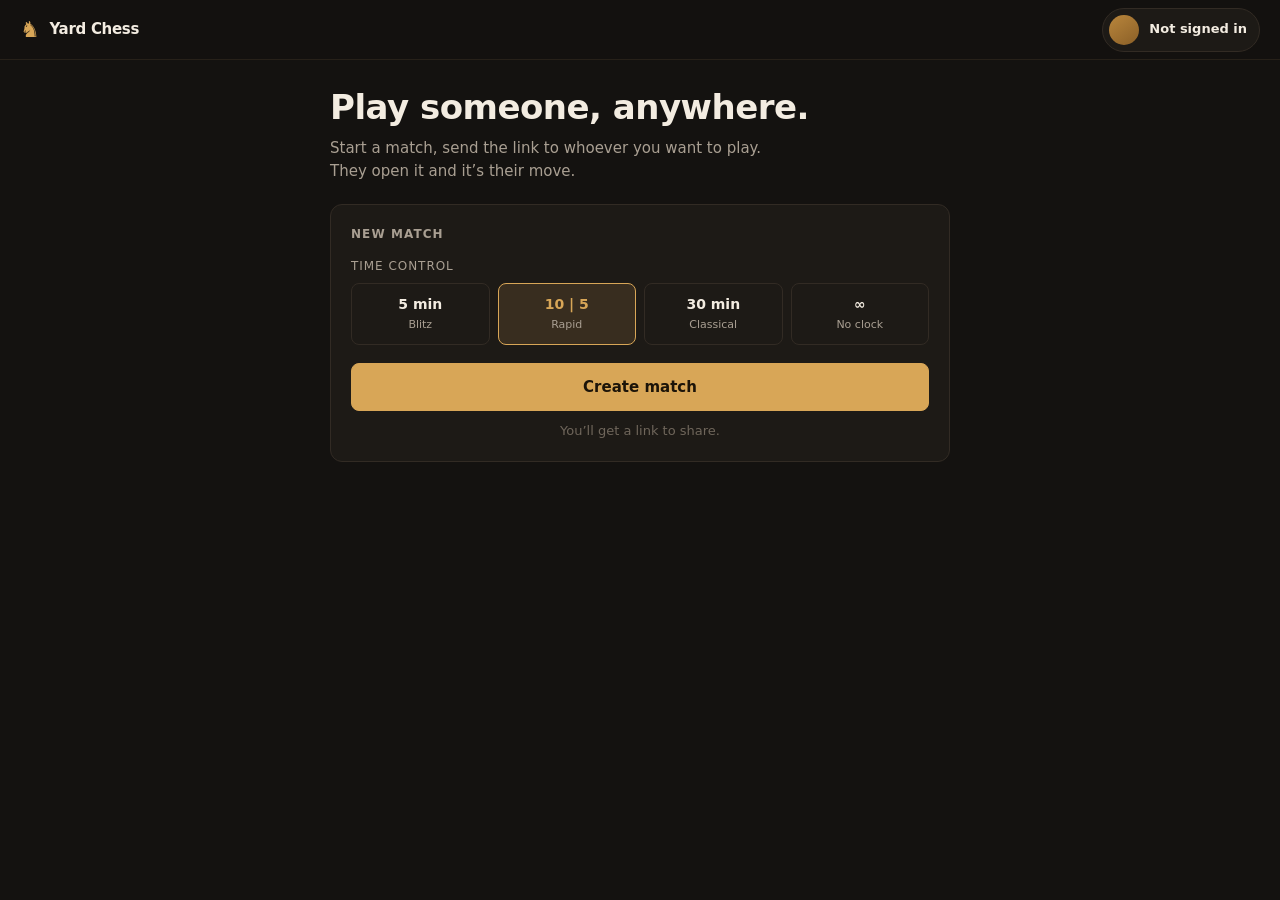
==== play/index.html @ d25d0082 "initial commit" ====
<!doctype html>
<html lang="en">
  <head>
    <meta charset="utf-8" />
    <meta name="viewport" content="width=device-width, initial-scale=1" />
    <title>Yard Chess</title>
    <link rel="stylesheet" href="styles.css" />
  </head>
  <body>
    <header class="topbar">
      <a class="brand" href="#/">
        <span class="brand-mark" aria-hidden="true">&#9822;</span>
        <span>Yard Chess</span>
      </a>

      <button id="profile-btn" class="profile-btn" type="button" aria-haspopup="dialog">
        <span class="avatar" id="avatar" aria-hidden="true"></span>
        <span class="profile-meta">
          <span class="profile-name" id="profile-name">Signing in&hellip;</span>
          <span class="profile-record" id="profile-record"></span>
        </span>
      </button>
    </header>

    <main>
      <!-- ── Lobby ────────────────────────────────────────────────────── -->
      <section class="view lobby" id="view-lobby">
        <div class="lobby-hero">
          <h1>Play someone, anywhere.</h1>
          <p class="lede">
            Start a match, send the link to whoever you want to play. They open it and
            it&rsquo;s their move.
          </p>
        </div>

        <div class="panel create-panel">
          <h2 class="panel-title">New match</h2>
          <div class="field">
            <span class="field-label">Time control</span>
            <div class="chips" id="time-controls" role="radiogroup" aria-label="Time control">
              <button class="chip" type="button" role="radio" data-minutes="5" data-increment="0">
                <strong>5 min</strong><span>Blitz</span>
              </button>
              <button
                class="chip is-selected"
                type="button"
                role="radio"
                aria-checked="true"
                data-minutes="10"
                data-increment="5"
              >
                <strong>10 | 5</strong><span>Rapid</span>
              </button>
              <button class="chip" type="button" role="radio" data-minutes="30" data-increment="0">
                <strong>30 min</strong><span>Classical</span>
              </button>
              <button class="chip" type="button" role="radio" data-minutes="0" data-increment="0">
                <strong>&infin;</strong><span>No clock</span>
              </button>
            </div>
          </div>
          <button class="btn btn-primary btn-lg" id="create-btn" type="button">
            Create match
          </button>
          <p class="hint" id="create-hint">You&rsquo;ll get a link to share.</p>
        </div>

        <div class="panel history-panel" id="lobby-history" hidden>
          <h2 class="panel-title">Recent games</h2>
          <ul class="game-list" id="lobby-games"></ul>
        </div>
      </section>

      <!-- ── Game ─────────────────────────────────────────────────────── -->
      <section class="view game" id="view-game" hidden>
        <div class="board-column">
          <div class="captured captured-top" id="captured-top"></div>
          <div class="board-frame">
            <div class="board" id="board" role="grid" aria-label="Chess board"></div>
            <div class="board-veil" id="board-veil" hidden></div>
          </div>
          <div class="captured captured-bottom" id="captured-bottom"></div>
        </div>

        <aside class="side">
          <div class="seat" id="seat-top">
            <span class="dot" data-connected="false"></span>
            <span class="seat-name">&mdash;</span>
            <span class="clock">&ndash;&ndash;:&ndash;&ndash;</span>
          </div>

          <div class="status" id="status">
            <p class="status-line" id="status-line">Connecting&hellip;</p>
            <p class="status-sub" id="status-sub"></p>
          </div>

          <div class="seat" id="seat-bottom">
            <span class="dot" data-connected="false"></span>
            <span class="seat-name">&mdash;</span>
            <span class="clock">&ndash;&ndash;:&ndash;&ndash;</span>
          </div>

          <div class="share" id="share" hidden>
            <label class="field-label" for="share-input">Send this to your opponent</label>
            <div class="share-row">
              <input id="share-input" type="text" readonly />
              <button class="btn" id="copy-btn" type="button">Copy</button>
            </div>
            <button class="linkish" id="second-seat-btn" type="button" hidden>
              Or take the other seat yourself
            </button>
          </div>

          <div class="moves-wrap">
            <ol class="moves" id="moves"></ol>
          </div>

          <div class="actions" id="actions">
            <button class="btn" id="draw-btn" type="button">Offer draw</button>
            <button class="btn btn-danger" id="resign-btn" type="button">Resign</button>
            <button class="btn btn-primary" id="rematch-btn" type="button" hidden>Rematch</button>
          </div>

          <div class="offer" id="offer" hidden>
            <p id="offer-text">Your opponent offers a draw.</p>
            <div class="offer-actions">
              <button class="btn btn-primary" id="accept-draw" type="button">Accept</button>
              <button class="btn" id="decline-draw" type="button">Decline</button>
            </div>
          </div>

          <a class="linkish back" href="#/">&larr; Back to lobby</a>
        </aside>
      </section>
    </main>

    <p class="toast" id="toast" hidden></p>

    <!-- ── Profile dialog ─────────────────────────────────────────────── -->
    <dialog id="profile-dialog" class="dialog">
      <form method="dialog" class="dialog-close-form">
        <button class="icon-btn" aria-label="Close">&times;</button>
      </form>

      <div class="dialog-head">
        <span class="avatar avatar-lg" id="dialog-avatar" aria-hidden="true"></span>
        <div>
          <h2 id="dialog-name">Player</h2>
          <p class="muted" id="dialog-email"></p>
        </div>
      </div>

      <div class="record" id="record">
        <div class="record-cell"><strong id="rec-wins">0</strong><span>Wins</span></div>
        <div class="record-cell"><strong id="rec-losses">0</strong><span>Losses</span></div>
        <div class="record-cell"><strong id="rec-draws">0</strong><span>Draws</span></div>
      </div>
      <p class="muted record-total" id="rec-total">No games yet.</p>

      <form class="name-form" id="name-form">
        <label class="field-label" for="name-input">Display name</label>
        <div class="share-row">
          <input id="name-input" type="text" maxlength="32" required />
          <button class="btn" type="submit">Save</button>
        </div>
      </form>

      <div class="dialog-section">
        <h3 class="panel-title">Recent games</h3>
        <ul class="game-list" id="dialog-games">
          <li class="muted empty">Nothing here yet.</li>
        </ul>
      </div>
    </dialog>

    <!-- ── Promotion picker ───────────────────────────────────────────── -->
    <dialog id="promotion-dialog" class="dialog dialog-sm">
      <h2 class="promo-title">Promote to</h2>
      <div class="promo-row" id="promo-row"></div>
    </dialog>

    <script type="module" src="app.js"></script>
  </body>
</html>
---- play/styles.css ----
/* Yard Chess — warm, dark, board-first. */

:root {
  color-scheme: dark;

  --bg: #141210;
  --surface: #1d1a16;
  --surface-2: #251f1a;
  --line: #322b24;
  --line-soft: #272119;

  --ink: #f3ece1;
  --ink-2: #a99f92;
  --ink-3: #6f665b;

  --gold: #d8a657;
  --gold-dim: rgba(216, 166, 87, 0.14);
  --green: #86b06b;
  --red: #d3705a;

  --light-sq: #ead9bd;
  --dark-sq: #9d7c56;
  --sq-mark: rgba(216, 166, 87, 0.42);

  --radius: 12px;
  --radius-sm: 8px;

  --font: ui-sans-serif, system-ui, -apple-system, "Segoe UI", Roboto, Helvetica, Arial,
    sans-serif;
  --font-piece: "Apple Symbols", "Segoe UI Symbol", "Noto Sans Symbols 2", "DejaVu Sans",
    sans-serif;
}

* {
  box-sizing: border-box;
}

html,
body {
  height: 100%;
}

body {
  margin: 0;
  background: var(--bg);
  color: var(--ink);
  font-family: var(--font);
  font-size: 15px;
  line-height: 1.5;
  -webkit-font-smoothing: antialiased;
}

h1,
h2,
h3 {
  margin: 0;
  font-weight: 600;
  letter-spacing: -0.015em;
}

.muted {
  color: var(--ink-2);
}

/* ── Top bar ──────────────────────────────────────────────────────────── */

.topbar {
  display: flex;
  align-items: center;
  justify-content: space-between;
  gap: 16px;
  height: 60px;
  padding: 0 20px;
  border-bottom: 1px solid var(--line-soft);
  background: color-mix(in srgb, var(--bg) 86%, transparent);
  backdrop-filter: blur(10px);
  position: sticky;
  top: 0;
  z-index: 20;
}

.brand {
  display: inline-flex;
  align-items: center;
  gap: 10px;
  color: var(--ink);
  text-decoration: none;
  font-weight: 600;
  letter-spacing: -0.02em;
}

.brand-mark {
  font-family: var(--font-piece);
  font-size: 22px;
  line-height: 1;
  color: var(--gold);
}

.profile-btn {
  display: inline-flex;
  align-items: center;
  gap: 10px;
  padding: 6px 12px 6px 6px;
  border: 1px solid var(--line);
  border-radius: 999px;
  background: var(--surface);
  color: inherit;
  font: inherit;
  cursor: pointer;
  transition: border-color 0.15s ease, background 0.15s ease;
}

.profile-btn:hover {
  border-color: var(--gold);
  background: var(--surface-2);
}

.avatar {
  display: grid;
  place-items: center;
  width: 30px;
  height: 30px;
  border-radius: 999px;
  background: linear-gradient(145deg, #b9863c, #8a5f27);
  color: #1a1409;
  font-size: 12px;
  font-weight: 700;
  letter-spacing: 0.02em;
  flex: none;
}

.avatar-lg {
  width: 52px;
  height: 52px;
  font-size: 18px;
}

.profile-meta {
  display: flex;
  flex-direction: column;
  align-items: flex-start;
  line-height: 1.25;
}

.profile-name {
  font-size: 13px;
  font-weight: 600;
}

.profile-record {
  font-size: 11px;
  color: var(--ink-2);
  font-variant-numeric: tabular-nums;
}

/* ── Layout ───────────────────────────────────────────────────────────── */

main {
  padding: 28px 20px 48px;
}

.view[hidden] {
  display: none;
}

.lobby {
  max-width: 620px;
  margin: 0 auto;
  display: grid;
  gap: 22px;
}

.lobby-hero h1 {
  font-size: 34px;
  line-height: 1.15;
}

.lede {
  margin: 10px 0 0;
  color: var(--ink-2);
  max-width: 46ch;
}

.panel {
  border: 1px solid var(--line);
  border-radius: var(--radius);
  background: var(--surface);
  padding: 20px;
}

.panel-title {
  font-size: 12px;
  text-transform: uppercase;
  letter-spacing: 0.09em;
  color: var(--ink-2);
  margin-bottom: 14px;
}

.field {
  margin-bottom: 18px;
}

.field-label {
  display: block;
  font-size: 12px;
  text-transform: uppercase;
  letter-spacing: 0.08em;
  color: var(--ink-2);
  margin-bottom: 8px;
}

.chips {
  display: grid;
  grid-template-columns: repeat(4, 1fr);
  gap: 8px;
}

.chip {
  display: grid;
  gap: 2px;
  padding: 10px 6px;
  border: 1px solid var(--line);
  border-radius: var(--radius-sm);
  background: transparent;
  color: var(--ink-2);
  font: inherit;
  cursor: pointer;
  text-align: center;
  transition: all 0.15s ease;
}

.chip strong {
  font-size: 14px;
  color: var(--ink);
  font-variant-numeric: tabular-nums;
}

.chip span {
  font-size: 11px;
}

.chip:hover {
  border-color: var(--ink-3);
}

.chip.is-selected {
  border-color: var(--gold);
  background: var(--gold-dim);
}

.chip.is-selected strong {
  color: var(--gold);
}

/* ── Buttons ──────────────────────────────────────────────────────────── */

.btn {
  padding: 9px 16px;
  border: 1px solid var(--line);
  border-radius: var(--radius-sm);
  background: var(--surface-2);
  color: var(--ink);
  font: inherit;
  font-size: 14px;
  font-weight: 500;
  cursor: pointer;
  transition: all 0.15s ease;
  white-space: nowrap;
}

.btn:hover:not(:disabled) {
  border-color: var(--ink-3);
  background: #2c251e;
}

.btn:disabled {
  opacity: 0.42;
  cursor: not-allowed;
}

.btn-primary {
  background: var(--gold);
  border-color: var(--gold);
  color: #1c1409;
  font-weight: 600;
}

.btn-primary:hover:not(:disabled) {
  background: #e5b467;
  border-color: #e5b467;
}

.btn-danger:hover:not(:disabled) {
  border-color: var(--red);
  color: var(--red);
}

.btn-lg {
  width: 100%;
  padding: 12px;
  font-size: 15px;
}

.linkish {
  background: none;
  border: 0;
  padding: 0;
  color: var(--ink-2);
  font: inherit;
  font-size: 13px;
  text-decoration: underline;
  text-underline-offset: 3px;
  cursor: pointer;
}

.linkish:hover {
  color: var(--gold);
}

.hint {
  margin: 10px 0 0;
  font-size: 13px;
  color: var(--ink-3);
  text-align: center;
}

.icon-btn {
  background: none;
  border: 0;
  color: var(--ink-2);
  font-size: 22px;
  line-height: 1;
  cursor: pointer;
  padding: 4px 8px;
  border-radius: 6px;
}

.icon-btn:hover {
  color: var(--ink);
  background: var(--surface-2);
}

/* ── Game view ────────────────────────────────────────────────────────── */

.game {
  display: grid;
  grid-template-columns: minmax(0, auto) 330px;
  gap: 26px;
  justify-content: center;
  align-items: start;
}

.board-column {
  display: grid;
  gap: 8px;
  justify-items: center;
}

.board-frame {
  position: relative;
  border-radius: var(--radius);
  overflow: hidden;
  box-shadow: 0 18px 44px rgba(0, 0, 0, 0.45), 0 0 0 1px var(--line);
}

.board {
  --size: min(74vh, calc(100vw - 420px), 620px);
  width: var(--size);
  height: var(--size);
  display: grid;
  grid-template-columns: repeat(8, 1fr);
  grid-template-rows: repeat(8, 1fr);
  touch-action: none;
  user-select: none;
}

.sq {
  position: relative;
  display: grid;
  place-items: center;
}

.sq.light {
  background: var(--light-sq);
}

.sq.dark {
  background: var(--dark-sq);
}

.sq .coord {
  position: absolute;
  font-size: 10px;
  font-weight: 700;
  letter-spacing: 0.03em;
  opacity: 0.55;
  pointer-events: none;
}

.sq .coord-file {
  bottom: 2px;
  right: 4px;
}

.sq .coord-rank {
  top: 2px;
  left: 4px;
}

.sq.light .coord {
  color: var(--dark-sq);
}

.sq.dark .coord {
  color: var(--light-sq);
}

/* Move highlights */
.sq.last::after {
  content: "";
  position: absolute;
  inset: 0;
  background: var(--sq-mark);
  pointer-events: none;
}

.sq.selected::after {
  content: "";
  position: absolute;
  inset: 0;
  background: rgba(216, 166, 87, 0.55);
  pointer-events: none;
}

.sq.target::before {
  content: "";
  position: absolute;
  width: 30%;
  height: 30%;
  border-radius: 999px;
  background: rgba(24, 18, 12, 0.28);
  pointer-events: none;
  z-index: 2;
}

.sq.target.occupied::before {
  width: 86%;
  height: 86%;
  background: transparent;
  border: 5px solid rgba(24, 18, 12, 0.26);
}

.sq.check::after {
  content: "";
  position: absolute;
  inset: 0;
  background: radial-gradient(circle, rgba(211, 112, 90, 0.95) 12%, transparent 72%);
  pointer-events: none;
}

.piece {
  position: relative;
  z-index: 3;
  font-family: var(--font-piece);
  font-size: calc(var(--size) / 9.6);
  line-height: 1;
  cursor: grab;
  filter: drop-shadow(0 2px 2px rgba(0, 0, 0, 0.32));
}

.piece.w {
  color: #fdfaf4;
  -webkit-text-stroke: 1.4px #2b2119;
}

.piece.b {
  color: #241d16;
  -webkit-text-stroke: 1.4px rgba(250, 245, 235, 0.5);
}

.piece.dragging {
  opacity: 0.28;
}

.drag-ghost {
  position: fixed;
  z-index: 100;
  pointer-events: none;
  transform: translate(-50%, -50%) scale(1.06);
  filter: drop-shadow(0 8px 12px rgba(0, 0, 0, 0.5));
}

.board-veil {
  position: absolute;
  inset: 0;
  background: rgba(14, 11, 8, 0.35);
  z-index: 5;
}

.captured {
  min-height: 22px;
  width: 100%;
  font-family: var(--font-piece);
  font-size: 19px;
  line-height: 1;
  color: var(--ink-2);
  letter-spacing: -1px;
  display: flex;
  align-items: center;
}

.captured-bottom {
  justify-content: flex-start;
}

/* ── Side panel ───────────────────────────────────────────────────────── */

.side {
  display: grid;
  gap: 12px;
  align-content: start;
}

.seat {
  display: grid;
  grid-template-columns: auto 1fr auto;
  align-items: center;
  gap: 10px;
  padding: 12px 14px;
  border: 1px solid var(--line);
  border-radius: var(--radius-sm);
  background: var(--surface);
}

.seat.is-turn {
  border-color: var(--gold);
  background: var(--gold-dim);
}

.seat-name {
  font-weight: 600;
  font-size: 14px;
  overflow: hidden;
  text-overflow: ellipsis;
  white-space: nowrap;
}

.seat .clock {
  font-variant-numeric: tabular-nums;
  font-size: 17px;
  font-weight: 600;
  letter-spacing: 0.01em;
  color: var(--ink-2);
}

.seat.is-turn .clock {
  color: var(--ink);
}

.seat .clock.low {
  color: var(--red);
}

.seat .clock[hidden] {
  display: none;
}

.dot {
  width: 8px;
  height: 8px;
  border-radius: 999px;
  background: var(--ink-3);
  flex: none;
}

.dot[data-connected="true"] {
  background: var(--green);
  box-shadow: 0 0 0 3px rgba(134, 176, 107, 0.16);
}

.status {
  padding: 14px;
  border: 1px solid var(--line);
  border-radius: var(--radius-sm);
  background: var(--surface);
  text-align: center;
}

.status.is-over {
  border-color: var(--gold);
}

.status-line {
  margin: 0;
  font-weight: 600;
  font-size: 15px;
}

.status-sub {
  margin: 4px 0 0;
  font-size: 13px;
  color: var(--ink-2);
}

.share {
  padding: 14px;
  border: 1px dashed var(--line);
  border-radius: var(--radius-sm);
  background: var(--surface);
}

.share-row {
  display: flex;
  gap: 8px;
}

.share-row input {
  flex: 1;
  min-width: 0;
  padding: 9px 11px;
  border: 1px solid var(--line);
  border-radius: var(--radius-sm);
  background: var(--bg);
  color: var(--ink);
  font: inherit;
  font-size: 13px;
}

.share-row input:focus-visible {
  outline: 2px solid var(--gold);
  outline-offset: -1px;
}

.share .linkish {
  margin-top: 10px;
}

.moves-wrap {
  border: 1px solid var(--line);
  border-radius: var(--radius-sm);
  background: var(--surface);
  max-height: 210px;
  overflow-y: auto;
}

.moves {
  margin: 0;
  padding: 6px;
  list-style: none;
  display: grid;
  grid-template-columns: 34px 1fr 1fr;
  gap: 1px 6px;
  font-size: 13px;
  font-variant-numeric: tabular-nums;
}

.moves .no {
  color: var(--ink-3);
  padding: 3px 4px;
}

.moves .san {
  padding: 3px 6px;
  border-radius: 5px;
}

.moves .san.latest {
  background: var(--gold-dim);
  color: var(--gold);
  font-weight: 600;
}

.moves .empty {
  grid-column: 1 / -1;
  padding: 10px;
  color: var(--ink-3);
  text-align: center;
}

.actions {
  display: flex;
  gap: 8px;
}

.actions .btn {
  flex: 1;
}

.offer {
  padding: 12px 14px;
  border: 1px solid var(--gold);
  border-radius: var(--radius-sm);
  background: var(--gold-dim);
}

.offer p {
  margin: 0 0 10px;
  font-size: 14px;
}

.offer-actions {
  display: flex;
  gap: 8px;
}

.offer-actions .btn {
  flex: 1;
}

.back {
  justify-self: center;
  margin-top: 4px;
}

/* ── Game list ────────────────────────────────────────────────────────── */

.game-list {
  margin: 0;
  padding: 0;
  list-style: none;
  display: grid;
  gap: 1px;
}

.game-list li {
  display: grid;
  grid-template-columns: 54px 1fr auto;
  align-items: center;
  gap: 10px;
  padding: 9px 4px;
  border-top: 1px solid var(--line-soft);
  font-size: 13px;
}

.game-list li:first-child {
  border-top: 0;
}

.game-list li.empty {
  display: block;
  text-align: center;
  padding: 14px;
  color: var(--ink-3);
}

.tag {
  font-size: 11px;
  font-weight: 700;
  text-transform: uppercase;
  letter-spacing: 0.06em;
  padding: 3px 7px;
  border-radius: 999px;
  text-align: center;
}

.tag.win {
  background: rgba(134, 176, 107, 0.16);
  color: var(--green);
}

.tag.loss {
  background: rgba(211, 112, 90, 0.16);
  color: var(--red);
}

.tag.draw {
  background: rgba(169, 159, 146, 0.16);
  color: var(--ink-2);
}

.game-list .when {
  color: var(--ink-3);
  font-size: 12px;
}

/* ── Dialogs ──────────────────────────────────────────────────────────── */

.dialog {
  width: min(440px, calc(100vw - 32px));
  border: 1px solid var(--line);
  border-radius: var(--radius);
  background: var(--surface);
  color: var(--ink);
  padding: 22px;
}

.dialog-sm {
  width: min(320px, calc(100vw - 32px));
  text-align: center;
}

.dialog::backdrop {
  background: rgba(8, 6, 4, 0.66);
  backdrop-filter: blur(3px);
}

.dialog-close-form {
  position: absolute;
  top: 12px;
  right: 12px;
  margin: 0;
}

.dialog-head {
  display: flex;
  align-items: center;
  gap: 14px;
  margin-bottom: 20px;
}

.dialog-head h2 {
  font-size: 20px;
}

.dialog-head p {
  margin: 2px 0 0;
  font-size: 13px;
}

.record {
  display: grid;
  grid-template-columns: repeat(3, 1fr);
  gap: 8px;
}

.record-cell {
  display: grid;
  gap: 2px;
  padding: 14px 8px;
  border: 1px solid var(--line);
  border-radius: var(--radius-sm);
  background: var(--bg);
  text-align: center;
}

.record-cell strong {
  font-size: 24px;
  font-weight: 600;
  font-variant-numeric: tabular-nums;
}

.record-cell span {
  font-size: 11px;
  text-transform: uppercase;
  letter-spacing: 0.07em;
  color: var(--ink-2);
}

.record-total {
  margin: 10px 0 0;
  font-size: 13px;
  text-align: center;
}

.name-form {
  margin-top: 20px;
}

.dialog-section {
  margin-top: 22px;
  padding-top: 18px;
  border-top: 1px solid var(--line-soft);
}

.promo-title {
  font-size: 13px;
  text-transform: uppercase;
  letter-spacing: 0.08em;
  color: var(--ink-2);
  margin-bottom: 14px;
}

.promo-row {
  display: grid;
  grid-template-columns: repeat(4, 1fr);
  gap: 8px;
}

.promo-btn {
  cursor: pointer;
  padding: 10px 0;
  border: 1px solid var(--line);
  border-radius: var(--radius-sm);
  background: var(--bg);
  font-family: var(--font-piece);
  font-size: 34px;
  line-height: 1;
  cursor: pointer;
  transition: all 0.15s ease;
}

.promo-btn:hover {
  border-color: var(--gold);
  background: var(--surface-2);
}

/* ── Toast ────────────────────────────────────────────────────────────── */

.toast {
  position: fixed;
  left: 50%;
  bottom: 26px;
  transform: translateX(-50%);
  margin: 0;
  padding: 10px 18px;
  border: 1px solid var(--line);
  border-radius: 999px;
  background: var(--surface-2);
  font-size: 14px;
  box-shadow: 0 10px 30px rgba(0, 0, 0, 0.45);
  z-index: 60;
}

/* ── Narrow screens ───────────────────────────────────────────────────── */

@media (max-width: 900px) {
  .game {
    grid-template-columns: minmax(0, 1fr);
  }

  .board {
    --size: min(92vw, 560px);
  }

  .side {
    width: min(92vw, 560px);
    margin: 0 auto;
  }

  .lobby-hero h1 {
    font-size: 27px;
  }

  .chips {
    grid-template-columns: repeat(2, 1fr);
  }
}
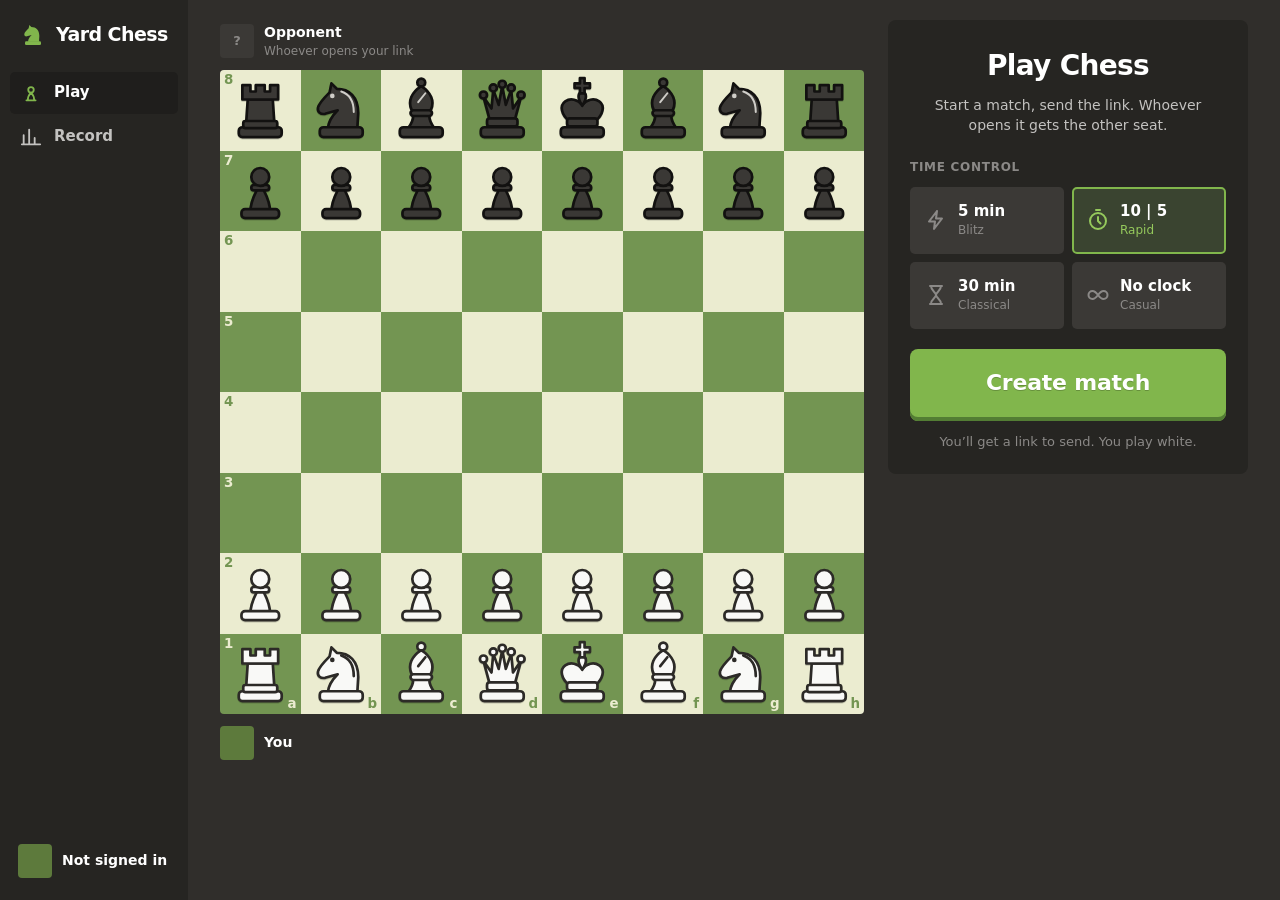
==== commit b91bac12: "improve design" ====
--- a/play/index.html
+++ b/play/index.html
@@ -3,138 +3,189 @@
   <head>
     <meta charset="utf-8" />
     <meta name="viewport" content="width=device-width, initial-scale=1" />
+    <meta name="theme-color" content="#262522" />
     <title>Yard Chess</title>
     <link rel="stylesheet" href="styles.css" />
   </head>
   <body>
-    <header class="topbar">
-      <a class="brand" href="#/">
-        <span class="brand-mark" aria-hidden="true">&#9822;</span>
-        <span>Yard Chess</span>
-      </a>
-
-      <button id="profile-btn" class="profile-btn" type="button" aria-haspopup="dialog">
-        <span class="avatar" id="avatar" aria-hidden="true"></span>
-        <span class="profile-meta">
-          <span class="profile-name" id="profile-name">Signing in&hellip;</span>
-          <span class="profile-record" id="profile-record"></span>
-        </span>
-      </button>
-    </header>
-
-    <main>
-      <!-- ── Lobby ────────────────────────────────────────────────────── -->
-      <section class="view lobby" id="view-lobby">
-        <div class="lobby-hero">
-          <h1>Play someone, anywhere.</h1>
-          <p class="lede">
-            Start a match, send the link to whoever you want to play. They open it and
-            it&rsquo;s their move.
-          </p>
+    <div class="shell">
+      <!-- ── Navigation rail (a top bar on narrow screens) ──────────────── -->
+      <nav class="rail" aria-label="Main">
+        <a class="brand" href="#/">
+          <svg class="brand-mark" viewBox="0 0 45 45" aria-hidden="true">
+            <path d="M15 32.5c.5-4.5 3-7.5 5.5-10l-7 2c-2.5.5-4.5-1-4-3.5.5-2.5 3.5-5.5 6.5-8.5L17 7.5l3 3c7 0 12 4.5 12 13.5l-.5 8.5z"/>
+            <rect x="10.5" y="32" width="24" height="5.5" rx="2"/>
+          </svg>
+          <span>Yard Chess</span>
+        </a>
+
+        <div class="rail-links">
+          <a class="rail-link" href="#/" id="nav-play">
+            <svg viewBox="0 0 24 24" aria-hidden="true"><path d="M7 20h10M8.5 20c0-4 1.5-6.5 3.5-8.5 2 2 3.5 4.5 3.5 8.5M12 11.5a3 3 0 1 0 0-6 3 3 0 0 0 0 6z"/></svg>
+            <span>Play</span>
+          </a>
+          <button class="rail-link" type="button" id="nav-profile">
+            <svg viewBox="0 0 24 24" aria-hidden="true"><path d="M4 20V10M10 20V4M16 20v-7M22 20H2"/></svg>
+            <span>Record</span>
+          </button>
         </div>
 
-        <div class="panel create-panel">
-          <h2 class="panel-title">New match</h2>
-          <div class="field">
-            <span class="field-label">Time control</span>
-            <div class="chips" id="time-controls" role="radiogroup" aria-label="Time control">
-              <button class="chip" type="button" role="radio" data-minutes="5" data-increment="0">
-                <strong>5 min</strong><span>Blitz</span>
-              </button>
-              <button
-                class="chip is-selected"
-                type="button"
-                role="radio"
-                aria-checked="true"
-                data-minutes="10"
-                data-increment="5"
-              >
-                <strong>10 | 5</strong><span>Rapid</span>
-              </button>
-              <button class="chip" type="button" role="radio" data-minutes="30" data-increment="0">
-                <strong>30 min</strong><span>Classical</span>
-              </button>
-              <button class="chip" type="button" role="radio" data-minutes="0" data-increment="0">
-                <strong>&infin;</strong><span>No clock</span>
-              </button>
+        <button id="profile-btn" class="profile-btn" type="button" aria-haspopup="dialog">
+          <span class="avatar" id="avatar" aria-hidden="true"></span>
+          <span class="profile-meta">
+            <span class="profile-name" id="profile-name">Signing in&hellip;</span>
+            <span class="profile-record" id="profile-record"></span>
+          </span>
+        </button>
+      </nav>
+
+      <main class="stage">
+        <!-- ── Lobby ────────────────────────────────────────────────────── -->
+        <section class="view lobby" id="view-lobby">
+          <div class="board-area">
+            <div class="player">
+              <span class="seat-avatar is-empty" aria-hidden="true">?</span>
+              <div class="player-meta">
+                <span class="seat-name">Opponent</span>
+                <span class="player-sub">Whoever opens your link</span>
+              </div>
+            </div>
+            <div class="board-frame">
+              <div class="board board-static" id="lobby-board" aria-hidden="true"></div>
+            </div>
+            <div class="player">
+              <span class="seat-avatar" id="lobby-avatar" aria-hidden="true"></span>
+              <div class="player-meta">
+                <span class="seat-name" id="lobby-name">You</span>
+                <span class="player-sub" id="lobby-record"></span>
+              </div>
             </div>
           </div>
-          <button class="btn btn-primary btn-lg" id="create-btn" type="button">
-            Create match
-          </button>
-          <p class="hint" id="create-hint">You&rsquo;ll get a link to share.</p>
-        </div>
-
-        <div class="panel history-panel" id="lobby-history" hidden>
-          <h2 class="panel-title">Recent games</h2>
-          <ul class="game-list" id="lobby-games"></ul>
-        </div>
-      </section>
-
-      <!-- ── Game ─────────────────────────────────────────────────────── -->
-      <section class="view game" id="view-game" hidden>
-        <div class="board-column">
-          <div class="captured captured-top" id="captured-top"></div>
-          <div class="board-frame">
-            <div class="board" id="board" role="grid" aria-label="Chess board"></div>
-            <div class="board-veil" id="board-veil" hidden></div>
+
+          <section class="card play-card" aria-labelledby="play-title">
+            <header class="card-head">
+              <h1 id="play-title">Play Chess</h1>
+              <p class="lede">Start a match, send the link. Whoever opens it gets the other seat.</p>
+            </header>
+
+            <div class="card-body">
+              <span class="field-label" id="tc-label">Time control</span>
+              <div class="tc-grid" id="time-controls" role="radiogroup" aria-labelledby="tc-label">
+                <button class="chip" type="button" role="radio" aria-checked="false" data-minutes="5" data-increment="0">
+                  <svg viewBox="0 0 24 24" aria-hidden="true"><path d="M13 3 5 13.5h6L10 21l8-10.5h-6z"/></svg>
+                  <strong>5 min</strong><span>Blitz</span>
+                </button>
+                <button class="chip is-selected" type="button" role="radio" aria-checked="true" data-minutes="10" data-increment="5">
+                  <svg viewBox="0 0 24 24" aria-hidden="true"><path d="M12 21a8 8 0 1 0 0-16 8 8 0 0 0 0 16zM12 9v4l2.5 2.5M10 2h4"/></svg>
+                  <strong>10 | 5</strong><span>Rapid</span>
+                </button>
+                <button class="chip" type="button" role="radio" aria-checked="false" data-minutes="30" data-increment="0">
+                  <svg viewBox="0 0 24 24" aria-hidden="true"><path d="M6 3h12M6 21h12M7 3c0 5 5 6 5 9s-5 4-5 9M17 3c0 5-5 6-5 9s5 4 5 9"/></svg>
+                  <strong>30 min</strong><span>Classical</span>
+                </button>
+                <button class="chip" type="button" role="radio" aria-checked="false" data-minutes="0" data-increment="0">
+                  <svg viewBox="0 0 24 24" aria-hidden="true"><path d="M12 12c-2-2.7-3.6-4-5.5-4a4 4 0 0 0 0 8c1.9 0 3.5-1.3 5.5-4zm0 0c2 2.7 3.6 4 5.5 4a4 4 0 0 0 0-8c-1.9 0-3.5 1.3-5.5 4z"/></svg>
+                  <strong>No clock</strong><span>Casual</span>
+                </button>
+              </div>
+
+              <button class="btn btn-primary btn-xl" id="create-btn" type="button">
+                Create match
+              </button>
+              <p class="hint" id="create-hint">You&rsquo;ll get a link to send. You play white.</p>
+            </div>
+
+            <div class="card-section" id="lobby-history" hidden>
+              <h2 class="section-title">Recent games</h2>
+              <ul class="game-list" id="lobby-games"></ul>
+            </div>
+          </section>
+        </section>
+
+        <!-- ── Game ─────────────────────────────────────────────────────── -->
+        <section class="view game" id="view-game" hidden>
+          <div class="board-area">
+            <div class="player" id="seat-top">
+              <span class="seat-avatar" aria-hidden="true"></span>
+              <div class="player-meta">
+                <span class="seat-line">
+                  <span class="seat-name">&mdash;</span>
+                  <span class="dot" data-connected="false" title="Connection"></span>
+                </span>
+                <span class="captured" id="captured-top"></span>
+              </div>
+              <span class="clock">&ndash;&ndash;:&ndash;&ndash;</span>
+            </div>
+
+            <div class="board-frame">
+              <div class="board" id="board" role="grid" aria-label="Chess board"></div>
+              <div class="board-veil" id="board-veil" hidden></div>
+            </div>
+
+            <div class="player" id="seat-bottom">
+              <span class="seat-avatar" aria-hidden="true"></span>
+              <div class="player-meta">
+                <span class="seat-line">
+                  <span class="seat-name">&mdash;</span>
+                  <span class="dot" data-connected="false" title="Connection"></span>
+                </span>
+                <span class="captured" id="captured-bottom"></span>
+              </div>
+              <span class="clock">&ndash;&ndash;:&ndash;&ndash;</span>
+            </div>
           </div>
-          <div class="captured captured-bottom" id="captured-bottom"></div>
-        </div>
-
-        <aside class="side">
-          <div class="seat" id="seat-top">
-            <span class="dot" data-connected="false"></span>
-            <span class="seat-name">&mdash;</span>
-            <span class="clock">&ndash;&ndash;:&ndash;&ndash;</span>
-          </div>
-
-          <div class="status" id="status">
-            <p class="status-line" id="status-line">Connecting&hellip;</p>
-            <p class="status-sub" id="status-sub"></p>
-          </div>
-
-          <div class="seat" id="seat-bottom">
-            <span class="dot" data-connected="false"></span>
-            <span class="seat-name">&mdash;</span>
-            <span class="clock">&ndash;&ndash;:&ndash;&ndash;</span>
-          </div>
-
-          <div class="share" id="share" hidden>
-            <label class="field-label" for="share-input">Send this to your opponent</label>
-            <div class="share-row">
-              <input id="share-input" type="text" readonly />
-              <button class="btn" id="copy-btn" type="button">Copy</button>
-            </div>
-            <button class="linkish" id="second-seat-btn" type="button" hidden>
-              Or take the other seat yourself
-            </button>
-          </div>
-
-          <div class="moves-wrap">
-            <ol class="moves" id="moves"></ol>
-          </div>
-
-          <div class="actions" id="actions">
-            <button class="btn" id="draw-btn" type="button">Offer draw</button>
-            <button class="btn btn-danger" id="resign-btn" type="button">Resign</button>
-            <button class="btn btn-primary" id="rematch-btn" type="button" hidden>Rematch</button>
-          </div>
-
-          <div class="offer" id="offer" hidden>
-            <p id="offer-text">Your opponent offers a draw.</p>
-            <div class="offer-actions">
-              <button class="btn btn-primary" id="accept-draw" type="button">Accept</button>
-              <button class="btn" id="decline-draw" type="button">Decline</button>
-            </div>
-          </div>
-
-          <a class="linkish back" href="#/">&larr; Back to lobby</a>
-        </aside>
-      </section>
-    </main>
-
-    <p class="toast" id="toast" hidden></p>
+
+          <aside class="card side">
+            <div class="status" id="status">
+              <p class="status-line" id="status-line">Connecting&hellip;</p>
+              <p class="status-sub" id="status-sub"></p>
+            </div>
+
+            <div class="share" id="share" hidden>
+              <label class="field-label" for="share-input">Send this link to your opponent</label>
+              <div class="share-row">
+                <input id="share-input" type="text" readonly />
+                <button class="btn btn-primary" id="copy-btn" type="button">Copy</button>
+              </div>
+              <button class="linkish" id="second-seat-btn" type="button" hidden>
+                Or take the other seat yourself
+              </button>
+            </div>
+
+            <div class="offer" id="offer" hidden>
+              <p id="offer-text">Your opponent offers a draw.</p>
+              <div class="offer-actions">
+                <button class="btn btn-primary" id="accept-draw" type="button">Accept</button>
+                <button class="btn" id="decline-draw" type="button">Decline</button>
+              </div>
+            </div>
+
+            <div class="moves-head">
+              <span>Moves</span>
+            </div>
+            <div class="moves-wrap">
+              <ol class="moves" id="moves"></ol>
+            </div>
+
+            <div class="actions" id="actions">
+              <button class="btn" id="draw-btn" type="button">
+                <span class="half" aria-hidden="true">&frac12;</span>
+                <span class="label">Offer draw</span>
+              </button>
+              <button class="btn btn-danger" id="resign-btn" type="button">
+                <svg viewBox="0 0 24 24" aria-hidden="true"><path d="M5 21V4M5 4h11l-2 4 2 4H5"/></svg>
+                <span class="label">Resign</span>
+              </button>
+              <button class="btn btn-primary" id="rematch-btn" type="button" hidden>Rematch</button>
+            </div>
+
+            <a class="linkish back" href="#/">&larr; New match</a>
+          </aside>
+        </section>
+      </main>
+    </div>
+
+    <p class="toast" id="toast" role="status" hidden></p>
 
     <!-- ── Profile dialog ─────────────────────────────────────────────── -->
     <dialog id="profile-dialog" class="dialog">
@@ -143,7 +194,7 @@
       </form>
 
       <div class="dialog-head">
-        <span class="avatar avatar-lg" id="dialog-avatar" aria-hidden="true"></span>
+        <span class="seat-avatar avatar-lg" id="dialog-avatar" aria-hidden="true"></span>
         <div>
           <h2 id="dialog-name">Player</h2>
           <p class="muted" id="dialog-email"></p>
@@ -151,9 +202,9 @@
       </div>
 
       <div class="record" id="record">
-        <div class="record-cell"><strong id="rec-wins">0</strong><span>Wins</span></div>
-        <div class="record-cell"><strong id="rec-losses">0</strong><span>Losses</span></div>
-        <div class="record-cell"><strong id="rec-draws">0</strong><span>Draws</span></div>
+        <div class="record-cell win"><strong id="rec-wins">0</strong><span>Wins</span></div>
+        <div class="record-cell loss"><strong id="rec-losses">0</strong><span>Losses</span></div>
+        <div class="record-cell draw"><strong id="rec-draws">0</strong><span>Draws</span></div>
       </div>
       <p class="muted record-total" id="rec-total">No games yet.</p>
 
@@ -166,16 +217,16 @@
       </form>
 
       <div class="dialog-section">
-        <h3 class="panel-title">Recent games</h3>
+        <h3 class="section-title">Recent games</h3>
         <ul class="game-list" id="dialog-games">
-          <li class="muted empty">Nothing here yet.</li>
+          <li class="empty">Nothing here yet.</li>
         </ul>
       </div>
     </dialog>
 
     <!-- ── Promotion picker ───────────────────────────────────────────── -->
     <dialog id="promotion-dialog" class="dialog dialog-sm">
-      <h2 class="promo-title">Promote to</h2>
+      <h2 class="section-title">Promote to</h2>
       <div class="promo-row" id="promo-row"></div>
     </dialog>
 
--- a/play/styles.css
+++ b/play/styles.css
@@ -1,34 +1,39 @@
-/* Yard Chess — warm, dark, board-first. */
+/* Yard Chess — charcoal club room: a rail on the left, the board as the room's
+   centre, green for the one thing you should press next. */
 
 :root {
   color-scheme: dark;
 
-  --bg: #141210;
-  --surface: #1d1a16;
-  --surface-2: #251f1a;
-  --line: #322b24;
-  --line-soft: #272119;
-
-  --ink: #f3ece1;
-  --ink-2: #a99f92;
-  --ink-3: #6f665b;
-
-  --gold: #d8a657;
-  --gold-dim: rgba(216, 166, 87, 0.14);
-  --green: #86b06b;
-  --red: #d3705a;
-
-  --light-sq: #ead9bd;
-  --dark-sq: #9d7c56;
-  --sq-mark: rgba(216, 166, 87, 0.42);
-
-  --radius: 12px;
-  --radius-sm: 8px;
-
-  --font: ui-sans-serif, system-ui, -apple-system, "Segoe UI", Roboto, Helvetica, Arial,
-    sans-serif;
-  --font-piece: "Apple Symbols", "Segoe UI Symbol", "Noto Sans Symbols 2", "DejaVu Sans",
-    sans-serif;
+  --bg: #302e2b;
+  --rail: #262522;
+  --panel: #262522;
+  --panel-2: #1f1e1c;
+  --raise: #3b3936;
+  --raise-hi: #45423e;
+  --line: #3d3a36;
+
+  --ink: #ffffff;
+  --ink-2: #c3c2c0;
+  --ink-3: #8b8987;
+
+  --green: #81b64c;
+  --green-hi: #95c95c;
+  --green-edge: #537d34;
+  --red: #e0584a;
+  --red-edge: #a33a2f;
+  --amber: #f0c15c;
+
+  --sq-light: #ebecd0;
+  --sq-dark: #739552;
+  --sq-mark: rgba(255, 255, 51, 0.46);
+  --sq-dot: rgba(0, 0, 0, 0.16);
+
+  --radius: 8px;
+  --radius-sm: 5px;
+  --rail-w: 188px;
+  --side-w: 360px;
+
+  --font: "Segoe UI", system-ui, -apple-system, Roboto, "Helvetica Neue", Arial, sans-serif;
 }
 
 * {
@@ -46,7 +51,7 @@
   color: var(--ink);
   font-family: var(--font);
   font-size: 15px;
-  line-height: 1.5;
+  line-height: 1.45;
   -webkit-font-smoothing: antialiased;
 }
 
@@ -54,317 +59,325 @@
 h2,
 h3 {
   margin: 0;
-  font-weight: 600;
-  letter-spacing: -0.015em;
+  letter-spacing: -0.01em;
+}
+
+svg {
+  flex: none;
 }
 
 .muted {
-  color: var(--ink-2);
-}
-
-/* ── Top bar ──────────────────────────────────────────────────────────── */
-
-.topbar {
+  color: var(--ink-3);
+}
+
+:focus-visible {
+  outline: 2px solid var(--green-hi);
+  outline-offset: 2px;
+}
+
+/* ── Shell ────────────────────────────────────────────────────────────── */
+
+.shell {
+  display: grid;
+  grid-template-columns: var(--rail-w) minmax(0, 1fr);
+  min-height: 100%;
+}
+
+.rail {
+  position: sticky;
+  top: 0;
+  height: 100vh;
+  display: flex;
+  flex-direction: column;
+  gap: 6px;
+  padding: 14px 10px;
+  background: var(--rail);
+}
+
+.brand {
   display: flex;
   align-items: center;
-  justify-content: space-between;
-  gap: 16px;
-  height: 60px;
-  padding: 0 20px;
-  border-bottom: 1px solid var(--line-soft);
-  background: color-mix(in srgb, var(--bg) 86%, transparent);
-  backdrop-filter: blur(10px);
-  position: sticky;
-  top: 0;
-  z-index: 20;
-}
-
-.brand {
-  display: inline-flex;
+  gap: 8px;
+  padding: 6px 8px 16px;
+  color: var(--ink);
+  font-size: 19px;
+  font-weight: 800;
+  letter-spacing: -0.03em;
+  text-decoration: none;
+}
+
+.brand-mark {
+  width: 30px;
+  height: 30px;
+  fill: var(--green);
+}
+
+.rail-links {
+  display: grid;
+  gap: 2px;
+}
+
+.rail-link {
+  display: flex;
+  align-items: center;
+  gap: 12px;
+  width: 100%;
+  padding: 10px 10px;
+  border: 0;
+  border-radius: var(--radius-sm);
+  background: none;
+  color: var(--ink-2);
+  font: inherit;
+  font-size: 15px;
+  font-weight: 700;
+  text-decoration: none;
+  cursor: pointer;
+}
+
+.rail-link svg {
+  width: 22px;
+  height: 22px;
+  fill: none;
+  stroke: currentColor;
+  stroke-width: 2;
+  stroke-linecap: round;
+  stroke-linejoin: round;
+}
+
+.rail-link:hover {
+  background: var(--panel-2);
+  color: var(--ink);
+}
+
+.rail-link.is-active {
+  background: var(--panel-2);
+  color: var(--ink);
+}
+
+.rail-link.is-active svg {
+  stroke: var(--green);
+}
+
+.profile-btn {
+  margin-top: auto;
+  display: flex;
   align-items: center;
   gap: 10px;
-  color: var(--ink);
-  text-decoration: none;
-  font-weight: 600;
-  letter-spacing: -0.02em;
-}
-
-.brand-mark {
-  font-family: var(--font-piece);
+  width: 100%;
+  padding: 8px;
+  border: 0;
+  border-radius: var(--radius-sm);
+  background: none;
+  color: inherit;
+  font: inherit;
+  text-align: left;
+  cursor: pointer;
+}
+
+.profile-btn:hover {
+  background: var(--panel-2);
+}
+
+.avatar,
+.seat-avatar {
+  display: grid;
+  place-items: center;
+  width: 34px;
+  height: 34px;
+  border-radius: 4px;
+  background: #5d7a3c;
+  color: #fff;
+  font-size: 13px;
+  font-weight: 800;
+  flex: none;
+}
+
+.seat-avatar.is-empty {
+  background: var(--raise);
+  color: var(--ink-3);
+}
+
+.avatar-lg {
+  width: 64px;
+  height: 64px;
   font-size: 22px;
-  line-height: 1;
-  color: var(--gold);
-}
-
-.profile-btn {
-  display: inline-flex;
+  border-radius: 6px;
+}
+
+.profile-meta {
+  display: grid;
+  min-width: 0;
+  line-height: 1.25;
+}
+
+.profile-name {
+  font-size: 14px;
+  font-weight: 700;
+  overflow: hidden;
+  text-overflow: ellipsis;
+  white-space: nowrap;
+}
+
+.profile-record {
+  font-size: 12px;
+  color: var(--ink-3);
+  font-variant-numeric: tabular-nums;
+}
+
+.stage {
+  padding: 20px 24px 32px;
+  min-width: 0;
+}
+
+.view[hidden] {
+  display: none;
+}
+
+/* ── Board area (shared by lobby and game) ────────────────────────────── */
+
+.lobby,
+.game {
+  --size: min(calc(100vh - 150px), calc(100vw - var(--rail-w) - var(--side-w) - 88px), 760px);
+  display: grid;
+  grid-template-columns: auto var(--side-w);
+  gap: 24px;
+  justify-content: center;
+  align-items: start;
+}
+
+.board-area {
+  display: grid;
+  gap: 8px;
+  width: var(--size);
+}
+
+.player {
+  display: flex;
   align-items: center;
   gap: 10px;
-  padding: 6px 12px 6px 6px;
-  border: 1px solid var(--line);
+  min-height: 42px;
+}
+
+.player-meta {
+  display: grid;
+  gap: 1px;
+  min-width: 0;
+  flex: 1;
+}
+
+.seat-line {
+  display: flex;
+  align-items: center;
+  gap: 8px;
+  min-width: 0;
+}
+
+.seat-name {
+  font-size: 14px;
+  font-weight: 700;
+  overflow: hidden;
+  text-overflow: ellipsis;
+  white-space: nowrap;
+}
+
+.player-sub {
+  font-size: 12px;
+  color: var(--ink-3);
+}
+
+.dot {
+  width: 7px;
+  height: 7px;
   border-radius: 999px;
-  background: var(--surface);
-  color: inherit;
-  font: inherit;
-  cursor: pointer;
-  transition: border-color 0.15s ease, background 0.15s ease;
-}
-
-.profile-btn:hover {
-  border-color: var(--gold);
-  background: var(--surface-2);
-}
-
-.avatar {
-  display: grid;
-  place-items: center;
-  width: 30px;
-  height: 30px;
-  border-radius: 999px;
-  background: linear-gradient(145deg, #b9863c, #8a5f27);
-  color: #1a1409;
+  background: var(--ink-3);
+  flex: none;
+}
+
+.dot[data-connected="true"] {
+  background: var(--green);
+}
+
+/* Clocks read like chess.com's: a light box for white, a dark one for black,
+   full strength only while it is running. */
+.clock {
+  min-width: 118px;
+  padding: 6px 12px;
+  border-radius: var(--radius-sm);
+  background: #989795;
+  color: rgba(38, 37, 34, 0.72);
+  font-size: 22px;
+  font-weight: 700;
+  font-variant-numeric: tabular-nums;
+  text-align: right;
+  letter-spacing: 0.01em;
+}
+
+.player[data-color="black"] .clock {
+  background: #21201d;
+  color: rgba(255, 255, 255, 0.55);
+}
+
+.player.is-turn .clock {
+  background: #fff;
+  color: #262522;
+}
+
+.player.is-turn[data-color="black"] .clock {
+  background: #1a1917;
+  color: #fff;
+  box-shadow: inset 0 0 0 1px #5a5752;
+}
+
+.clock.low,
+.player.is-turn .clock.low {
+  background: var(--red);
+  color: #fff;
+  box-shadow: none;
+}
+
+.clock[hidden] {
+  display: none;
+}
+
+.captured {
+  display: flex;
+  align-items: center;
+  gap: 4px;
+  min-height: 18px;
+}
+
+.capture-group {
+  display: flex;
+}
+
+.capture-group .piece {
+  width: 18px;
+  height: 18px;
+  margin-right: -7px;
+  cursor: default;
+  filter: none;
+}
+
+.capture-group .piece:last-child {
+  margin-right: 0;
+}
+
+.material {
+  margin-left: 4px;
   font-size: 12px;
   font-weight: 700;
-  letter-spacing: 0.02em;
-  flex: none;
-}
-
-.avatar-lg {
-  width: 52px;
-  height: 52px;
-  font-size: 18px;
-}
-
-.profile-meta {
-  display: flex;
-  flex-direction: column;
-  align-items: flex-start;
-  line-height: 1.25;
-}
-
-.profile-name {
-  font-size: 13px;
-  font-weight: 600;
-}
-
-.profile-record {
-  font-size: 11px;
-  color: var(--ink-2);
-  font-variant-numeric: tabular-nums;
-}
-
-/* ── Layout ───────────────────────────────────────────────────────────── */
-
-main {
-  padding: 28px 20px 48px;
-}
-
-.view[hidden] {
-  display: none;
-}
-
-.lobby {
-  max-width: 620px;
-  margin: 0 auto;
-  display: grid;
-  gap: 22px;
-}
-
-.lobby-hero h1 {
-  font-size: 34px;
-  line-height: 1.15;
-}
-
-.lede {
-  margin: 10px 0 0;
-  color: var(--ink-2);
-  max-width: 46ch;
-}
-
-.panel {
-  border: 1px solid var(--line);
-  border-radius: var(--radius);
-  background: var(--surface);
-  padding: 20px;
-}
-
-.panel-title {
-  font-size: 12px;
-  text-transform: uppercase;
-  letter-spacing: 0.09em;
-  color: var(--ink-2);
-  margin-bottom: 14px;
-}
-
-.field {
-  margin-bottom: 18px;
-}
-
-.field-label {
-  display: block;
-  font-size: 12px;
-  text-transform: uppercase;
-  letter-spacing: 0.08em;
-  color: var(--ink-2);
-  margin-bottom: 8px;
-}
-
-.chips {
-  display: grid;
-  grid-template-columns: repeat(4, 1fr);
-  gap: 8px;
-}
-
-.chip {
-  display: grid;
-  gap: 2px;
-  padding: 10px 6px;
-  border: 1px solid var(--line);
-  border-radius: var(--radius-sm);
-  background: transparent;
-  color: var(--ink-2);
-  font: inherit;
-  cursor: pointer;
-  text-align: center;
-  transition: all 0.15s ease;
-}
-
-.chip strong {
-  font-size: 14px;
-  color: var(--ink);
-  font-variant-numeric: tabular-nums;
-}
-
-.chip span {
-  font-size: 11px;
-}
-
-.chip:hover {
-  border-color: var(--ink-3);
-}
-
-.chip.is-selected {
-  border-color: var(--gold);
-  background: var(--gold-dim);
-}
-
-.chip.is-selected strong {
-  color: var(--gold);
-}
-
-/* ── Buttons ──────────────────────────────────────────────────────────── */
-
-.btn {
-  padding: 9px 16px;
-  border: 1px solid var(--line);
-  border-radius: var(--radius-sm);
-  background: var(--surface-2);
-  color: var(--ink);
-  font: inherit;
-  font-size: 14px;
-  font-weight: 500;
-  cursor: pointer;
-  transition: all 0.15s ease;
-  white-space: nowrap;
-}
-
-.btn:hover:not(:disabled) {
-  border-color: var(--ink-3);
-  background: #2c251e;
-}
-
-.btn:disabled {
-  opacity: 0.42;
-  cursor: not-allowed;
-}
-
-.btn-primary {
-  background: var(--gold);
-  border-color: var(--gold);
-  color: #1c1409;
-  font-weight: 600;
-}
-
-.btn-primary:hover:not(:disabled) {
-  background: #e5b467;
-  border-color: #e5b467;
-}
-
-.btn-danger:hover:not(:disabled) {
-  border-color: var(--red);
-  color: var(--red);
-}
-
-.btn-lg {
-  width: 100%;
-  padding: 12px;
-  font-size: 15px;
-}
-
-.linkish {
-  background: none;
-  border: 0;
-  padding: 0;
-  color: var(--ink-2);
-  font: inherit;
-  font-size: 13px;
-  text-decoration: underline;
-  text-underline-offset: 3px;
-  cursor: pointer;
-}
-
-.linkish:hover {
-  color: var(--gold);
-}
-
-.hint {
-  margin: 10px 0 0;
-  font-size: 13px;
-  color: var(--ink-3);
-  text-align: center;
-}
-
-.icon-btn {
-  background: none;
-  border: 0;
-  color: var(--ink-2);
-  font-size: 22px;
-  line-height: 1;
-  cursor: pointer;
-  padding: 4px 8px;
-  border-radius: 6px;
-}
-
-.icon-btn:hover {
-  color: var(--ink);
-  background: var(--surface-2);
-}
-
-/* ── Game view ────────────────────────────────────────────────────────── */
-
-.game {
-  display: grid;
-  grid-template-columns: minmax(0, auto) 330px;
-  gap: 26px;
-  justify-content: center;
-  align-items: start;
-}
-
-.board-column {
-  display: grid;
-  gap: 8px;
-  justify-items: center;
-}
+  color: var(--ink-3);
+}
+
+/* ── Board ────────────────────────────────────────────────────────────── */
 
 .board-frame {
   position: relative;
-  border-radius: var(--radius);
+  border-radius: 4px;
   overflow: hidden;
-  box-shadow: 0 18px 44px rgba(0, 0, 0, 0.45), 0 0 0 1px var(--line);
 }
 
 .board {
-  --size: min(74vh, calc(100vw - 420px), 620px);
   width: var(--size);
   height: var(--size);
   display: grid;
@@ -378,45 +391,46 @@
   position: relative;
   display: grid;
   place-items: center;
+  min-width: 0;
+  min-height: 0;
 }
 
 .sq.light {
-  background: var(--light-sq);
+  background: var(--sq-light);
 }
 
 .sq.dark {
-  background: var(--dark-sq);
+  background: var(--sq-dark);
 }
 
 .sq .coord {
   position: absolute;
-  font-size: 10px;
+  font-size: calc(var(--size) / 48);
   font-weight: 700;
-  letter-spacing: 0.03em;
-  opacity: 0.55;
+  line-height: 1;
   pointer-events: none;
 }
 
 .sq .coord-file {
-  bottom: 2px;
-  right: 4px;
+  bottom: 4%;
+  right: 5%;
 }
 
 .sq .coord-rank {
-  top: 2px;
-  left: 4px;
+  top: 4%;
+  left: 5%;
 }
 
 .sq.light .coord {
-  color: var(--dark-sq);
+  color: var(--sq-dark);
 }
 
 .sq.dark .coord {
-  color: var(--light-sq);
-}
-
-/* Move highlights */
-.sq.last::after {
+  color: var(--sq-light);
+}
+
+.sq.last::after,
+.sq.selected::after {
   content: "";
   position: absolute;
   inset: 0;
@@ -424,189 +438,377 @@
   pointer-events: none;
 }
 
-.sq.selected::after {
-  content: "";
-  position: absolute;
-  inset: 0;
-  background: rgba(216, 166, 87, 0.55);
-  pointer-events: none;
-}
-
 .sq.target::before {
   content: "";
   position: absolute;
-  width: 30%;
-  height: 30%;
+  width: 32%;
+  height: 32%;
   border-radius: 999px;
-  background: rgba(24, 18, 12, 0.28);
+  background: var(--sq-dot);
   pointer-events: none;
-  z-index: 2;
+  z-index: 4;
 }
 
 .sq.target.occupied::before {
-  width: 86%;
-  height: 86%;
-  background: transparent;
-  border: 5px solid rgba(24, 18, 12, 0.26);
+  width: 100%;
+  height: 100%;
+  background: none;
+  box-shadow: inset 0 0 0 calc(var(--size) / 100) var(--sq-dot);
+}
+
+.sq.target:hover::before {
+  width: 100%;
+  height: 100%;
+  border-radius: 0;
+  background: none;
+  box-shadow: inset 0 0 0 calc(var(--size) / 160) rgba(255, 255, 255, 0.7);
 }
 
 .sq.check::after {
   content: "";
   position: absolute;
   inset: 0;
-  background: radial-gradient(circle, rgba(211, 112, 90, 0.95) 12%, transparent 72%);
+  background: radial-gradient(circle, #ff2a1a 0%, rgba(231, 32, 20, 0.75) 32%, transparent 72%);
   pointer-events: none;
 }
 
 .piece {
   position: relative;
   z-index: 3;
-  font-family: var(--font-piece);
-  font-size: calc(var(--size) / 9.6);
-  line-height: 1;
+  display: block;
+  width: 100%;
+  height: 100%;
   cursor: grab;
-  filter: drop-shadow(0 2px 2px rgba(0, 0, 0, 0.32));
-}
-
-.piece.w {
-  color: #fdfaf4;
-  -webkit-text-stroke: 1.4px #2b2119;
-}
-
-.piece.b {
-  color: #241d16;
-  -webkit-text-stroke: 1.4px rgba(250, 245, 235, 0.5);
+}
+
+.board-static .piece {
+  cursor: default;
+}
+
+.piece svg {
+  display: block;
+  width: 100%;
+  height: 100%;
+  stroke-width: 1.5;
+  stroke-linejoin: round;
+  stroke-linecap: round;
+}
+
+.piece.w svg {
+  fill: #f9f9f7;
+  stroke: #2c2a27;
+}
+
+.piece.b svg {
+  fill: #3a3835;
+  stroke: #121110;
+}
+
+.piece .detail {
+  fill: none;
+}
+
+.piece.b .detail {
+  stroke: #cfcdc8;
+  stroke-width: 1.1;
+}
+
+.piece.w .eye {
+  fill: #2c2a27;
+  stroke: none;
+}
+
+.piece.b .eye {
+  fill: #cfcdc8;
+  stroke: none;
+}
+
+.board .piece svg {
+  filter: drop-shadow(0 1.5px 0 rgba(0, 0, 0, 0.18));
 }
 
 .piece.dragging {
-  opacity: 0.28;
+  opacity: 0.3;
 }
 
 .drag-ghost {
   position: fixed;
   z-index: 100;
   pointer-events: none;
-  transform: translate(-50%, -50%) scale(1.06);
-  filter: drop-shadow(0 8px 12px rgba(0, 0, 0, 0.5));
+  cursor: grabbing;
+  transform: translate(-50%, -50%);
 }
 
 .board-veil {
   position: absolute;
   inset: 0;
-  background: rgba(14, 11, 8, 0.35);
+  background: rgba(20, 19, 17, 0.4);
   z-index: 5;
 }
 
-.captured {
-  min-height: 22px;
+/* ── Cards ────────────────────────────────────────────────────────────── */
+
+.card {
+  border-radius: var(--radius);
+  background: var(--panel);
+  overflow: hidden;
+}
+
+.card-head {
+  padding: 26px 22px 6px;
+  text-align: center;
+}
+
+.card-head h1 {
+  font-size: 28px;
+  font-weight: 800;
+  letter-spacing: -0.025em;
+}
+
+.lede {
+  margin: 8px auto 0;
+  max-width: 30ch;
+  color: var(--ink-2);
+  font-size: 14px;
+}
+
+.card-body {
+  padding: 18px 22px 22px;
+}
+
+.card-section {
+  padding: 16px 22px 18px;
+  border-top: 1px solid var(--line);
+}
+
+.section-title,
+.field-label {
+  display: block;
+  margin-bottom: 10px;
+  font-size: 12px;
+  font-weight: 700;
+  text-transform: uppercase;
+  letter-spacing: 0.06em;
+  color: var(--ink-3);
+}
+
+/* ── Time controls ────────────────────────────────────────────────────── */
+
+.tc-grid {
+  display: grid;
+  grid-template-columns: repeat(2, 1fr);
+  gap: 8px;
+  margin-bottom: 20px;
+}
+
+.chip {
+  display: grid;
+  grid-template-columns: auto 1fr;
+  grid-template-rows: auto auto;
+  column-gap: 10px;
+  align-items: center;
+  padding: 12px;
+  border: 2px solid transparent;
+  border-radius: var(--radius-sm);
+  background: var(--raise);
+  color: var(--ink-3);
+  font: inherit;
+  text-align: left;
+  cursor: pointer;
+  transition: background 0.12s ease, border-color 0.12s ease;
+}
+
+.chip svg {
+  grid-row: span 2;
+  width: 24px;
+  height: 24px;
+  fill: none;
+  stroke: currentColor;
+  stroke-width: 2;
+  stroke-linecap: round;
+  stroke-linejoin: round;
+}
+
+.chip strong {
+  font-size: 15px;
+  font-weight: 800;
+  color: var(--ink);
+  font-variant-numeric: tabular-nums;
+}
+
+.chip span {
+  font-size: 12px;
+}
+
+.chip:hover {
+  background: var(--raise-hi);
+}
+
+.chip.is-selected {
+  border-color: var(--green);
+  background: #3a4430;
+  color: var(--green-hi);
+}
+
+/* ── Buttons ──────────────────────────────────────────────────────────── */
+
+.btn {
+  display: inline-flex;
+  align-items: center;
+  justify-content: center;
+  gap: 8px;
+  padding: 10px 16px 12px;
+  border: 0;
+  border-radius: var(--radius-sm);
+  background: var(--raise);
+  box-shadow: inset 0 -3px 0 rgba(0, 0, 0, 0.28);
+  color: var(--ink-2);
+  font: inherit;
+  font-size: 14px;
+  font-weight: 700;
+  cursor: pointer;
+  white-space: nowrap;
+  transition: background 0.12s ease, color 0.12s ease;
+}
+
+.btn svg {
+  width: 17px;
+  height: 17px;
+  fill: none;
+  stroke: currentColor;
+  stroke-width: 2.2;
+  stroke-linecap: round;
+  stroke-linejoin: round;
+}
+
+.btn:hover:not(:disabled) {
+  background: var(--raise-hi);
+  color: var(--ink);
+}
+
+.btn:active:not(:disabled) {
+  box-shadow: inset 0 -1px 0 rgba(0, 0, 0, 0.28);
+  transform: translateY(1px);
+}
+
+.btn:disabled {
+  opacity: 0.45;
+  cursor: not-allowed;
+}
+
+.btn-primary {
+  background: var(--green);
+  box-shadow: inset 0 -4px 0 var(--green-edge);
+  color: #fff;
+  text-shadow: 0 1px 0 rgba(0, 0, 0, 0.2);
+}
+
+.btn-primary:hover:not(:disabled) {
+  background: var(--green-hi);
+  color: #fff;
+}
+
+.btn-primary:active:not(:disabled) {
+  box-shadow: inset 0 -1px 0 var(--green-edge);
+}
+
+.btn-danger.is-armed,
+.btn-danger.is-armed:hover:not(:disabled) {
+  background: var(--red);
+  box-shadow: inset 0 -3px 0 var(--red-edge);
+  color: #fff;
+}
+
+.btn-xl {
   width: 100%;
-  font-family: var(--font-piece);
-  font-size: 19px;
+  padding: 18px 16px 22px;
+  font-size: 22px;
+  font-weight: 800;
+  letter-spacing: -0.01em;
+  border-radius: 8px;
+}
+
+.half {
+  font-size: 17px;
   line-height: 1;
-  color: var(--ink-2);
-  letter-spacing: -1px;
+}
+
+.linkish {
+  background: none;
+  border: 0;
+  padding: 0;
+  color: var(--ink-3);
+  font: inherit;
+  font-size: 13px;
+  font-weight: 600;
+  text-decoration: none;
+  cursor: pointer;
+}
+
+.linkish:hover {
+  color: var(--ink);
+}
+
+.hint {
+  margin: 12px 0 0;
+  font-size: 13px;
+  color: var(--ink-3);
+  text-align: center;
+}
+
+.icon-btn {
+  background: none;
+  border: 0;
+  color: var(--ink-3);
+  font-size: 24px;
+  line-height: 1;
+  cursor: pointer;
+  padding: 4px 8px;
+  border-radius: var(--radius-sm);
+}
+
+.icon-btn:hover {
+  color: var(--ink);
+  background: var(--raise);
+}
+
+/* ── Game side panel ──────────────────────────────────────────────────── */
+
+.side {
   display: flex;
-  align-items: center;
-}
-
-.captured-bottom {
-  justify-content: flex-start;
-}
-
-/* ── Side panel ───────────────────────────────────────────────────────── */
-
-.side {
-  display: grid;
-  gap: 12px;
-  align-content: start;
-}
-
-.seat {
-  display: grid;
-  grid-template-columns: auto 1fr auto;
-  align-items: center;
-  gap: 10px;
-  padding: 12px 14px;
-  border: 1px solid var(--line);
-  border-radius: var(--radius-sm);
-  background: var(--surface);
-}
-
-.seat.is-turn {
-  border-color: var(--gold);
-  background: var(--gold-dim);
-}
-
-.seat-name {
-  font-weight: 600;
-  font-size: 14px;
-  overflow: hidden;
-  text-overflow: ellipsis;
-  white-space: nowrap;
-}
-
-.seat .clock {
-  font-variant-numeric: tabular-nums;
-  font-size: 17px;
-  font-weight: 600;
-  letter-spacing: 0.01em;
-  color: var(--ink-2);
-}
-
-.seat.is-turn .clock {
-  color: var(--ink);
-}
-
-.seat .clock.low {
-  color: var(--red);
-}
-
-.seat .clock[hidden] {
-  display: none;
-}
-
-.dot {
-  width: 8px;
-  height: 8px;
-  border-radius: 999px;
-  background: var(--ink-3);
-  flex: none;
-}
-
-.dot[data-connected="true"] {
-  background: var(--green);
-  box-shadow: 0 0 0 3px rgba(134, 176, 107, 0.16);
+  flex-direction: column;
+  height: calc(var(--size) + 116px);
+  max-height: calc(100vh - 52px);
 }
 
 .status {
-  padding: 14px;
-  border: 1px solid var(--line);
-  border-radius: var(--radius-sm);
-  background: var(--surface);
+  padding: 18px 18px 16px;
+  background: var(--panel-2);
   text-align: center;
-}
-
-.status.is-over {
-  border-color: var(--gold);
 }
 
 .status-line {
   margin: 0;
-  font-weight: 600;
-  font-size: 15px;
+  font-size: 20px;
+  font-weight: 800;
+  letter-spacing: -0.015em;
 }
 
 .status-sub {
-  margin: 4px 0 0;
+  margin: 2px 0 0;
+  min-height: 1.4em;
   font-size: 13px;
-  color: var(--ink-2);
-}
-
-.share {
-  padding: 14px;
-  border: 1px dashed var(--line);
-  border-radius: var(--radius-sm);
-  background: var(--surface);
+  color: var(--ink-3);
+}
+
+.status.is-over .status-line {
+  color: var(--green-hi);
+}
+
+.share,
+.offer {
+  padding: 16px 18px;
+  border-bottom: 1px solid var(--line);
 }
 
 .share-row {
@@ -617,62 +819,98 @@
 .share-row input {
   flex: 1;
   min-width: 0;
-  padding: 9px 11px;
+  padding: 10px 11px;
   border: 1px solid var(--line);
   border-radius: var(--radius-sm);
-  background: var(--bg);
+  background: var(--panel-2);
   color: var(--ink);
   font: inherit;
   font-size: 13px;
 }
 
 .share-row input:focus-visible {
-  outline: 2px solid var(--gold);
+  outline: 2px solid var(--green);
   outline-offset: -1px;
 }
 
 .share .linkish {
-  margin-top: 10px;
+  margin-top: 12px;
+}
+
+.offer {
+  background: #3a4430;
+}
+
+.offer p {
+  margin: 0 0 12px;
+  font-size: 14px;
+  font-weight: 700;
+}
+
+.offer-actions {
+  display: flex;
+  gap: 8px;
+}
+
+.offer-actions .btn {
+  flex: 1;
+}
+
+.moves-head {
+  padding: 12px 18px 8px;
+  font-size: 12px;
+  font-weight: 700;
+  text-transform: uppercase;
+  letter-spacing: 0.06em;
+  color: var(--ink-3);
 }
 
 .moves-wrap {
-  border: 1px solid var(--line);
-  border-radius: var(--radius-sm);
-  background: var(--surface);
-  max-height: 210px;
+  flex: 1;
+  min-height: 120px;
   overflow-y: auto;
 }
 
 .moves {
   margin: 0;
-  padding: 6px;
+  padding: 0 0 8px;
   list-style: none;
-  display: grid;
-  grid-template-columns: 34px 1fr 1fr;
-  gap: 1px 6px;
-  font-size: 13px;
+  font-size: 14px;
   font-variant-numeric: tabular-nums;
 }
 
+.moves li {
+  display: grid;
+  grid-template-columns: 44px 1fr 1fr;
+  align-items: center;
+  padding: 2px 10px 2px 18px;
+}
+
+.moves li:nth-child(even) {
+  background: rgba(255, 255, 255, 0.025);
+}
+
 .moves .no {
   color: var(--ink-3);
-  padding: 3px 4px;
 }
 
 .moves .san {
-  padding: 3px 6px;
-  border-radius: 5px;
+  justify-self: start;
+  padding: 3px 7px;
+  border-radius: 3px;
+  font-weight: 600;
+  color: var(--ink-2);
 }
 
 .moves .san.latest {
-  background: var(--gold-dim);
-  color: var(--gold);
-  font-weight: 600;
+  background: var(--raise-hi);
+  color: var(--ink);
+  box-shadow: inset 0 -2px 0 rgba(0, 0, 0, 0.25);
 }
 
 .moves .empty {
-  grid-column: 1 / -1;
-  padding: 10px;
+  display: block;
+  padding: 20px 18px;
   color: var(--ink-3);
   text-align: center;
 }
@@ -680,36 +918,21 @@
 .actions {
   display: flex;
   gap: 8px;
+  padding: 14px 18px;
+  border-top: 1px solid var(--line);
 }
 
 .actions .btn {
   flex: 1;
 }
 
-.offer {
-  padding: 12px 14px;
-  border: 1px solid var(--gold);
-  border-radius: var(--radius-sm);
-  background: var(--gold-dim);
-}
-
-.offer p {
-  margin: 0 0 10px;
-  font-size: 14px;
-}
-
-.offer-actions {
-  display: flex;
-  gap: 8px;
-}
-
-.offer-actions .btn {
-  flex: 1;
+.actions .btn[hidden] {
+  display: none;
 }
 
 .back {
-  justify-self: center;
-  margin-top: 4px;
+  align-self: center;
+  padding: 0 0 16px;
 }
 
 /* ── Game list ────────────────────────────────────────────────────────── */
@@ -718,18 +941,17 @@
   margin: 0;
   padding: 0;
   list-style: none;
-  display: grid;
-  gap: 1px;
 }
 
 .game-list li {
   display: grid;
-  grid-template-columns: 54px 1fr auto;
+  grid-template-columns: 50px 1fr auto;
   align-items: center;
   gap: 10px;
-  padding: 9px 4px;
-  border-top: 1px solid var(--line-soft);
+  padding: 9px 0;
+  border-top: 1px solid var(--line);
   font-size: 13px;
+  color: var(--ink-2);
 }
 
 .game-list li:first-child {
@@ -745,27 +967,25 @@
 
 .tag {
   font-size: 11px;
-  font-weight: 700;
+  font-weight: 800;
   text-transform: uppercase;
-  letter-spacing: 0.06em;
-  padding: 3px 7px;
-  border-radius: 999px;
+  letter-spacing: 0.04em;
+  padding: 3px 0;
+  border-radius: 3px;
   text-align: center;
+  color: #fff;
 }
 
 .tag.win {
-  background: rgba(134, 176, 107, 0.16);
-  color: var(--green);
+  background: var(--green);
 }
 
 .tag.loss {
-  background: rgba(211, 112, 90, 0.16);
-  color: var(--red);
+  background: var(--red);
 }
 
 .tag.draw {
-  background: rgba(169, 159, 146, 0.16);
-  color: var(--ink-2);
+  background: #7a7874;
 }
 
 .game-list .when {
@@ -777,21 +997,21 @@
 
 .dialog {
   width: min(440px, calc(100vw - 32px));
-  border: 1px solid var(--line);
+  border: 0;
   border-radius: var(--radius);
-  background: var(--surface);
+  background: var(--panel);
   color: var(--ink);
-  padding: 22px;
+  padding: 24px;
+  box-shadow: 0 24px 60px rgba(0, 0, 0, 0.55);
 }
 
 .dialog-sm {
-  width: min(320px, calc(100vw - 32px));
+  width: min(340px, calc(100vw - 32px));
   text-align: center;
 }
 
 .dialog::backdrop {
-  background: rgba(8, 6, 4, 0.66);
-  backdrop-filter: blur(3px);
+  background: rgba(10, 10, 9, 0.7);
 }
 
 .dialog-close-form {
@@ -805,11 +1025,12 @@
   display: flex;
   align-items: center;
   gap: 14px;
-  margin-bottom: 20px;
+  margin-bottom: 22px;
 }
 
 .dialog-head h2 {
-  font-size: 20px;
+  font-size: 22px;
+  font-weight: 800;
 }
 
 .dialog-head p {
@@ -826,24 +1047,37 @@
 .record-cell {
   display: grid;
   gap: 2px;
-  padding: 14px 8px;
-  border: 1px solid var(--line);
+  padding: 14px 8px 12px;
   border-radius: var(--radius-sm);
-  background: var(--bg);
+  background: var(--panel-2);
   text-align: center;
+  border-bottom: 3px solid transparent;
+}
+
+.record-cell.win {
+  border-bottom-color: var(--green);
+}
+
+.record-cell.loss {
+  border-bottom-color: var(--red);
+}
+
+.record-cell.draw {
+  border-bottom-color: #7a7874;
 }
 
 .record-cell strong {
-  font-size: 24px;
-  font-weight: 600;
+  font-size: 28px;
+  font-weight: 800;
   font-variant-numeric: tabular-nums;
 }
 
 .record-cell span {
   font-size: 11px;
+  font-weight: 700;
   text-transform: uppercase;
-  letter-spacing: 0.07em;
-  color: var(--ink-2);
+  letter-spacing: 0.06em;
+  color: var(--ink-3);
 }
 
 .record-total {
@@ -853,21 +1087,13 @@
 }
 
 .name-form {
-  margin-top: 20px;
+  margin-top: 22px;
 }
 
 .dialog-section {
   margin-top: 22px;
   padding-top: 18px;
-  border-top: 1px solid var(--line-soft);
-}
-
-.promo-title {
-  font-size: 13px;
-  text-transform: uppercase;
-  letter-spacing: 0.08em;
-  color: var(--ink-2);
-  margin-bottom: 14px;
+  border-top: 1px solid var(--line);
 }
 
 .promo-row {
@@ -877,21 +1103,24 @@
 }
 
 .promo-btn {
+  aspect-ratio: 1;
+  padding: 6px;
+  border: 0;
+  border-radius: var(--radius-sm);
+  background: var(--sq-light);
   cursor: pointer;
-  padding: 10px 0;
-  border: 1px solid var(--line);
-  border-radius: var(--radius-sm);
-  background: var(--bg);
-  font-family: var(--font-piece);
-  font-size: 34px;
-  line-height: 1;
+}
+
+.promo-btn:nth-child(even) {
+  background: var(--sq-dark);
+}
+
+.promo-btn:hover {
+  box-shadow: inset 0 0 0 3px var(--green-hi);
+}
+
+.promo-btn .piece {
   cursor: pointer;
-  transition: all 0.15s ease;
-}
-
-.promo-btn:hover {
-  border-color: var(--gold);
-  background: var(--surface-2);
 }
 
 /* ── Toast ────────────────────────────────────────────────────────────── */
@@ -902,36 +1131,102 @@
   bottom: 26px;
   transform: translateX(-50%);
   margin: 0;
-  padding: 10px 18px;
-  border: 1px solid var(--line);
-  border-radius: 999px;
-  background: var(--surface-2);
+  padding: 11px 18px;
+  border-radius: var(--radius-sm);
+  background: #fff;
+  color: #262522;
   font-size: 14px;
+  font-weight: 700;
   box-shadow: 0 10px 30px rgba(0, 0, 0, 0.45);
   z-index: 60;
 }
 
-/* ── Narrow screens ───────────────────────────────────────────────────── */
-
-@media (max-width: 900px) {
+/* ── Narrower screens ─────────────────────────────────────────────────── */
+
+@media (max-width: 1180px) {
+  :root {
+    --rail-w: 64px;
+    --side-w: 320px;
+  }
+
+  .brand span,
+  .rail-link span,
+  .profile-meta {
+    display: none;
+  }
+
+  .brand,
+  .rail-link,
+  .profile-btn {
+    justify-content: center;
+    padding-left: 0;
+    padding-right: 0;
+  }
+}
+
+@media (max-width: 860px) {
+  .shell {
+    grid-template-columns: minmax(0, 1fr);
+  }
+
+  .rail {
+    position: sticky;
+    z-index: 20;
+    height: 56px;
+    flex-direction: row;
+    align-items: center;
+    padding: 0 12px;
+  }
+
+  .brand {
+    padding: 0;
+  }
+
+  .brand span {
+    display: inline;
+  }
+
+  .rail-links {
+    display: flex;
+    margin-left: auto;
+  }
+
+  .rail-link {
+    width: auto;
+    padding: 8px 10px;
+  }
+
+  .profile-btn {
+    width: auto;
+    margin: 0;
+    padding: 4px;
+  }
+
+  .stage {
+    padding: 12px 16px 28px;
+  }
+
+  .lobby,
   .game {
-    grid-template-columns: minmax(0, 1fr);
-  }
-
-  .board {
-    --size: min(92vw, 560px);
+    --size: min(calc(100vw - 32px), 600px);
+    grid-template-columns: minmax(0, var(--size));
+  }
+
+  .lobby .play-card {
+    order: -1;
   }
 
   .side {
-    width: min(92vw, 560px);
-    margin: 0 auto;
-  }
-
-  .lobby-hero h1 {
-    font-size: 27px;
-  }
-
-  .chips {
-    grid-template-columns: repeat(2, 1fr);
-  }
-}
+    height: auto;
+    max-height: none;
+  }
+
+  .moves-wrap {
+    max-height: 200px;
+  }
+
+  .clock {
+    min-width: 96px;
+    font-size: 19px;
+  }
+}
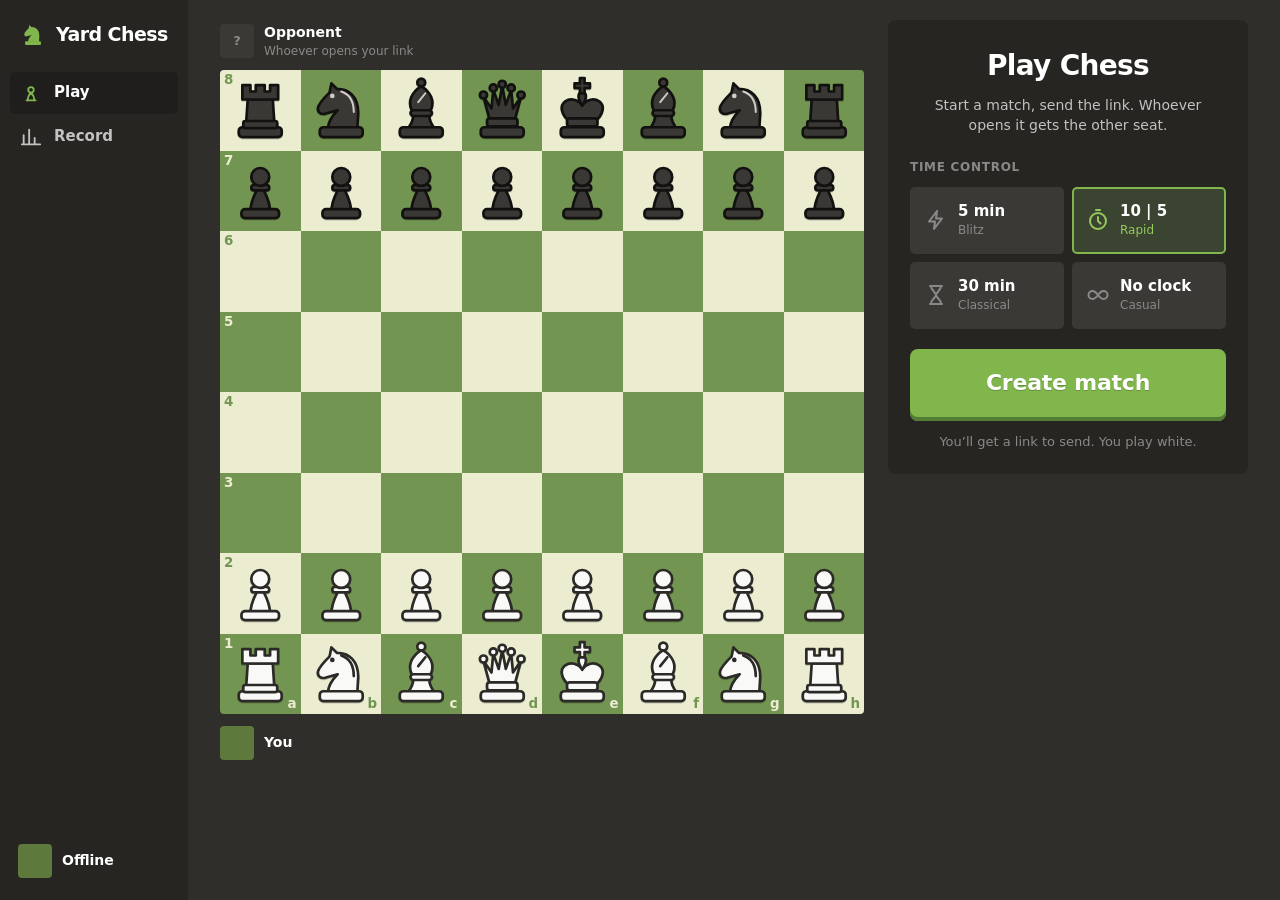
==== commit 852f60b7: "Make the play service public and let guests play The service is now public, so whoever opens a match" ====
--- a/play/index.html
+++ b/play/index.html
@@ -11,7 +11,7 @@
     <div class="shell">
       <!-- ── Navigation rail (a top bar on narrow screens) ──────────────── -->
       <nav class="rail" aria-label="Main">
-        <a class="brand" href="#/">
+        <a class="brand" href="./" data-route>
           <svg class="brand-mark" viewBox="0 0 45 45" aria-hidden="true">
             <path d="M15 32.5c.5-4.5 3-7.5 5.5-10l-7 2c-2.5.5-4.5-1-4-3.5.5-2.5 3.5-5.5 6.5-8.5L17 7.5l3 3c7 0 12 4.5 12 13.5l-.5 8.5z"/>
             <rect x="10.5" y="32" width="24" height="5.5" rx="2"/>
@@ -20,7 +20,7 @@
         </a>
 
         <div class="rail-links">
-          <a class="rail-link" href="#/" id="nav-play">
+          <a class="rail-link" href="./" id="nav-play" data-route>
             <svg viewBox="0 0 24 24" aria-hidden="true"><path d="M7 20h10M8.5 20c0-4 1.5-6.5 3.5-8.5 2 2 3.5 4.5 3.5 8.5M12 11.5a3 3 0 1 0 0-6 3 3 0 0 0 0 6z"/></svg>
             <span>Play</span>
           </a>
@@ -33,7 +33,7 @@
         <button id="profile-btn" class="profile-btn" type="button" aria-haspopup="dialog">
           <span class="avatar" id="avatar" aria-hidden="true"></span>
           <span class="profile-meta">
-            <span class="profile-name" id="profile-name">Signing in&hellip;</span>
+            <span class="profile-name" id="profile-name">Loading&hellip;</span>
             <span class="profile-record" id="profile-record"></span>
           </span>
         </button>
@@ -93,6 +93,10 @@
                 Create match
               </button>
               <p class="hint" id="create-hint">You&rsquo;ll get a link to send. You play white.</p>
+              <p class="hint" id="guest-hint" hidden>
+                Playing as a guest. <a class="hint-link" id="guest-signin" href="__yard/auth/login">Sign in</a>
+                to keep your record.
+              </p>
             </div>
 
             <div class="card-section" id="lobby-history" hidden>
@@ -179,7 +183,7 @@
               <button class="btn btn-primary" id="rematch-btn" type="button" hidden>Rematch</button>
             </div>
 
-            <a class="linkish back" href="#/">&larr; New match</a>
+            <a class="linkish back" href="./" data-route>&larr; New match</a>
           </aside>
         </section>
       </main>
@@ -207,6 +211,11 @@
         <div class="record-cell draw"><strong id="rec-draws">0</strong><span>Draws</span></div>
       </div>
       <p class="muted record-total" id="rec-total">No games yet.</p>
+
+      <div class="account">
+        <p class="muted" id="account-text"></p>
+        <a class="btn" id="account-link" href="__yard/auth/login">Sign in</a>
+      </div>
 
       <form class="name-form" id="name-form">
         <label class="field-label" for="name-input">Display name</label>
--- a/play/styles.css
+++ b/play/styles.css
@@ -1,4 +1,4 @@
-/* Yard Chess — charcoal club room: a rail on the left, the board as the room's
+/* Yard Chess, a charcoal club room: a rail on the left, the board as the room's
    centre, green for the one thing you should press next. */
 
 :root {
@@ -343,7 +343,7 @@
   display: flex;
   align-items: center;
   gap: 4px;
-  min-height: 18px;
+  min-height: 21px;
 }
 
 .capture-group {
@@ -351,11 +351,20 @@
 }
 
 .capture-group .piece {
-  width: 18px;
-  height: 18px;
-  margin-right: -7px;
+  width: 21px;
+  height: 21px;
+  margin-right: -8px;
   cursor: default;
-  filter: none;
+}
+
+/* Off the board the black pieces sit on charcoal, so they get a light edge. */
+.capture-group .piece.b svg {
+  stroke: #b3b1ad;
+}
+
+.capture-group .piece.b .detail,
+.capture-group .piece.b .eye {
+  display: none;
 }
 
 .capture-group .piece:last-child {
@@ -666,6 +675,7 @@
   font: inherit;
   font-size: 14px;
   font-weight: 700;
+  text-decoration: none;
   cursor: pointer;
   white-space: nowrap;
   transition: background 0.12s ease, color 0.12s ease;
@@ -754,6 +764,15 @@
   font-size: 13px;
   color: var(--ink-3);
   text-align: center;
+}
+
+.hint-link {
+  color: var(--ink-2);
+  font-weight: 700;
+}
+
+.hint-link:hover {
+  color: var(--ink);
 }
 
 .icon-btn {
@@ -1084,6 +1103,22 @@
   margin: 10px 0 0;
   font-size: 13px;
   text-align: center;
+}
+
+.account {
+  display: flex;
+  align-items: center;
+  justify-content: space-between;
+  gap: 14px;
+  margin-top: 22px;
+  padding: 14px;
+  border-radius: var(--radius-sm);
+  background: var(--panel-2);
+}
+
+.account p {
+  margin: 0;
+  font-size: 13px;
 }
 
 .name-form {
